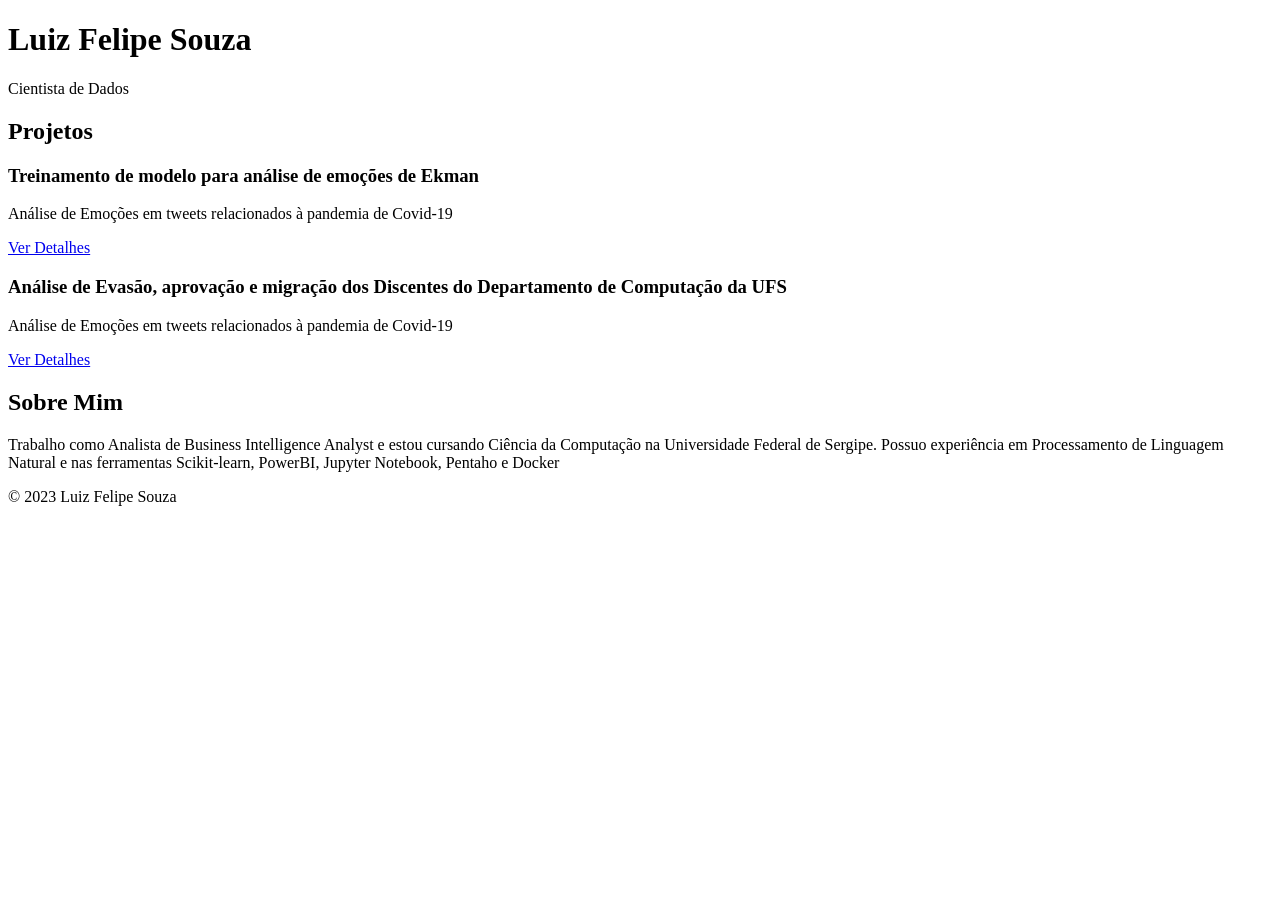
==== index.html @ 2a0891a9 "Atualização do index" ====
<!DOCTYPE html>
<html lang="en">
<head>
    <meta charset="UTF-8">
    <meta name="viewport" content="width=device-width, initial-scale=1.0">
    <link rel="stylesheet" href="styles.css">
    <title>Portfólio</title>
</head>
<body>

    <header>
        <h1>Luiz Felipe Souza</h1>
        <p>Cientista de Dados</p>
    </header>

    <section id="projects">
        <h2>Projetos</h2>
        <div class="project">
            <h3>Treinamento de modelo para análise de emoções de Ekman</h3>
            <p>Análise de Emoções em tweets relacionados à pandemia de Covid-19</p>
            <a href="posts/01 - Análise de Emoções (Ekman).html">Ver Detalhes</a>
        </div>
        <!-- Adicione mais projetos conforme necessário -->
         <div class="project">
            <h3>Análise de Evasão, aprovação e migração dos Discentes do Departamento de Computação da UFS</h3>
            <p>Análise de Emoções em tweets relacionados à pandemia de Covid-19</p>
            <a href="posts/01 - Análise de Emoções (Ekman).html">Ver Detalhes</a>
        </div>
    </section>

    <section id="about">
        <h2>Sobre Mim</h2>
        <p>Trabalho como Analista de Business Intelligence Analyst e estou cursando Ciência da Computação na Universidade Federal de Sergipe.
        Possuo experiência em Processamento de Linguagem Natural e nas ferramentas Scikit-learn, PowerBI, Jupyter Notebook, Pentaho e Docker</p>
    </section>

    <footer>
        <p>&copy; 2023 Luiz Felipe Souza</p>
    </footer>

</body>
</html>
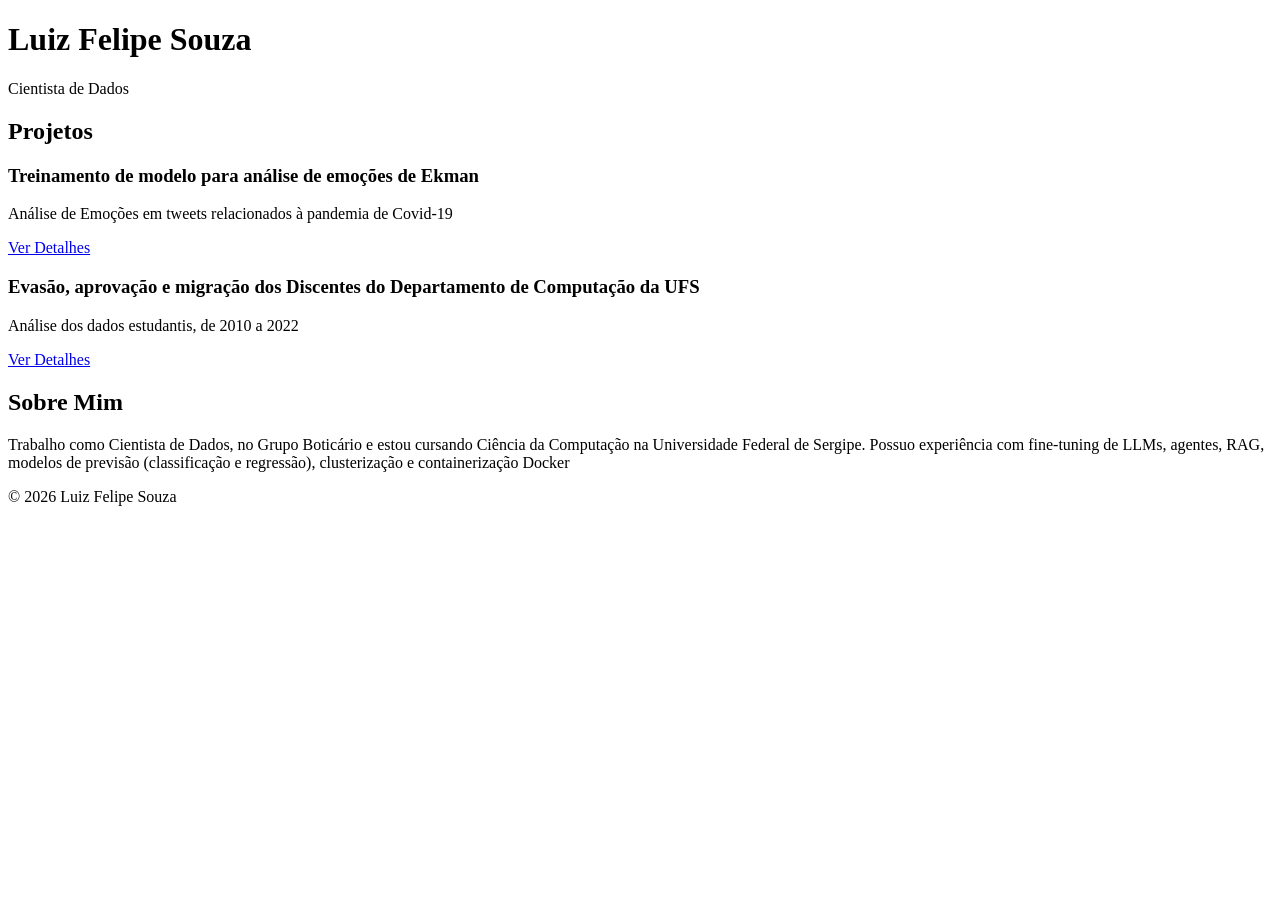
==== commit bfd61065: "Atualização da bio e do link do projeto de análise de dados dos discentes DCOMP" ====
--- a/index.html
+++ b/index.html
@@ -20,22 +20,22 @@
             <p>Análise de Emoções em tweets relacionados à pandemia de Covid-19</p>
             <a href="posts/01 - Análise de Emoções (Ekman).html">Ver Detalhes</a>
         </div>
+         <div class="project">
+            <h3>Evasão, aprovação e migração dos Discentes do Departamento de Computação da UFS</h3>
+            <p>Análise dos dados estudantis, de 2010 a 2022</p>
+            <a href="posts/Dados_discentes_UFS.html">Ver Detalhes</a>
+        </div>
         <!-- Adicione mais projetos conforme necessário -->
-         <div class="project">
-            <h3>Análise de Evasão, aprovação e migração dos Discentes do Departamento de Computação da UFS</h3>
-            <p>Análise de Emoções em tweets relacionados à pandemia de Covid-19</p>
-            <a href="posts/01 - Análise de Emoções (Ekman).html">Ver Detalhes</a>
-        </div>
     </section>
 
     <section id="about">
         <h2>Sobre Mim</h2>
-        <p>Trabalho como Analista de Business Intelligence Analyst e estou cursando Ciência da Computação na Universidade Federal de Sergipe.
-        Possuo experiência em Processamento de Linguagem Natural e nas ferramentas Scikit-learn, PowerBI, Jupyter Notebook, Pentaho e Docker</p>
+        <p>Trabalho como Cientista de Dados, no Grupo Boticário e estou cursando Ciência da Computação na Universidade Federal de Sergipe.
+        Possuo experiência com fine-tuning de LLMs, agentes, RAG, modelos de previsão (classificação e regressão), clusterização e containerização Docker </p>
     </section>
 
     <footer>
-        <p>&copy; 2023 Luiz Felipe Souza</p>
+        <p>&copy; 2026 Luiz Felipe Souza</p>
     </footer>
 
 </body>
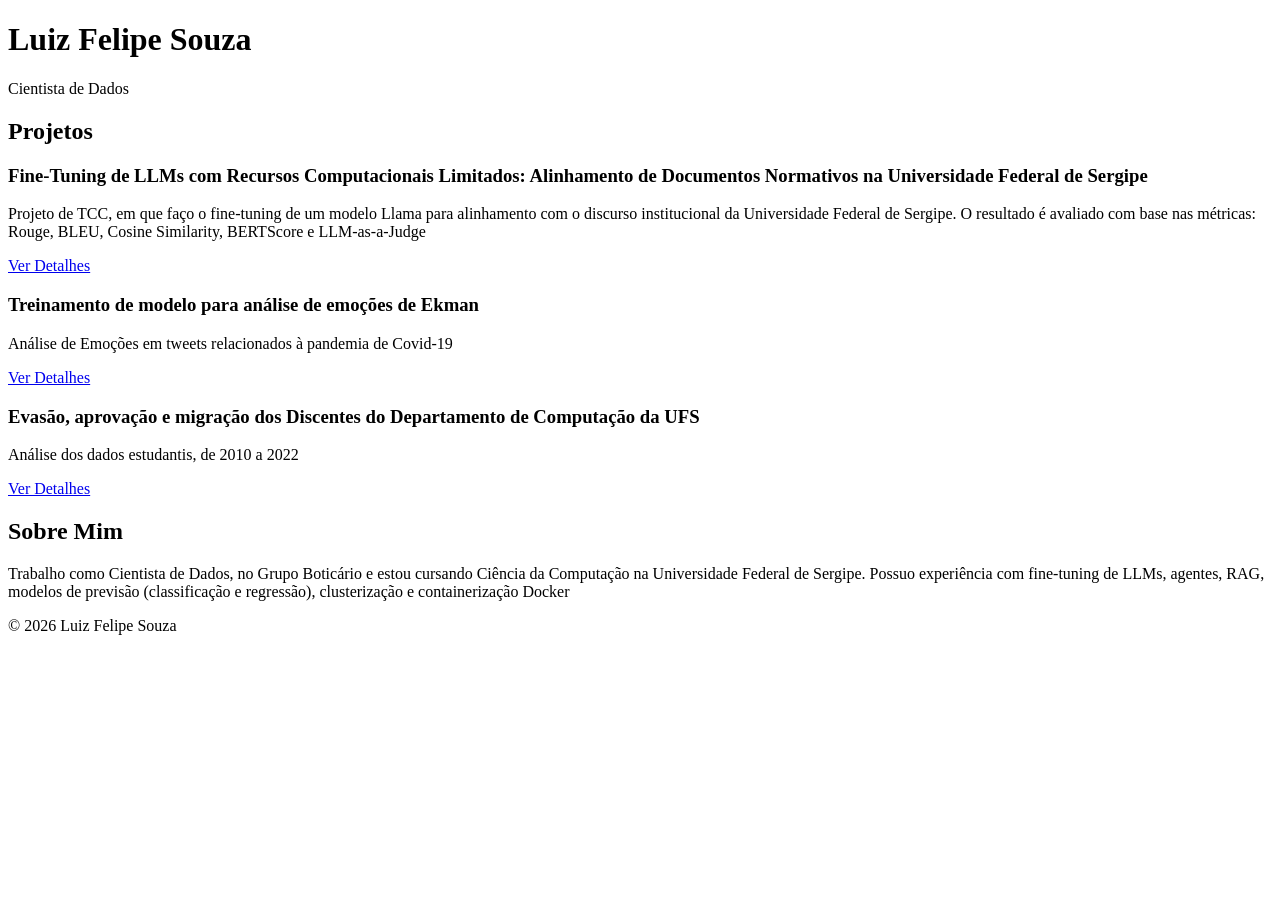
==== commit 9e7e05be: "Adicoonado meu trabalho de TCC" ====
--- a/index.html
+++ b/index.html
@@ -15,6 +15,12 @@
 
     <section id="projects">
         <h2>Projetos</h2>
+        <div class="project">
+            <h3>Fine-Tuning de LLMs com Recursos Computacionais Limitados: Alinhamento de Documentos Normativos na Universidade Federal de Sergipe</h3>
+            <p>Projeto de TCC, em que faço o fine-tuning de um modelo Llama para alinhamento com o discurso institucional da Universidade Federal de Sergipe. 
+                O resultado é avaliado com base nas métricas: Rouge, BLEU, Cosine Similarity, BERTScore e LLM-as-a-Judge</p>
+            <a href="posts/fine_tuning_institucional.html">Ver Detalhes</a>
+        </div>
         <div class="project">
             <h3>Treinamento de modelo para análise de emoções de Ekman</h3>
             <p>Análise de Emoções em tweets relacionados à pandemia de Covid-19</p>
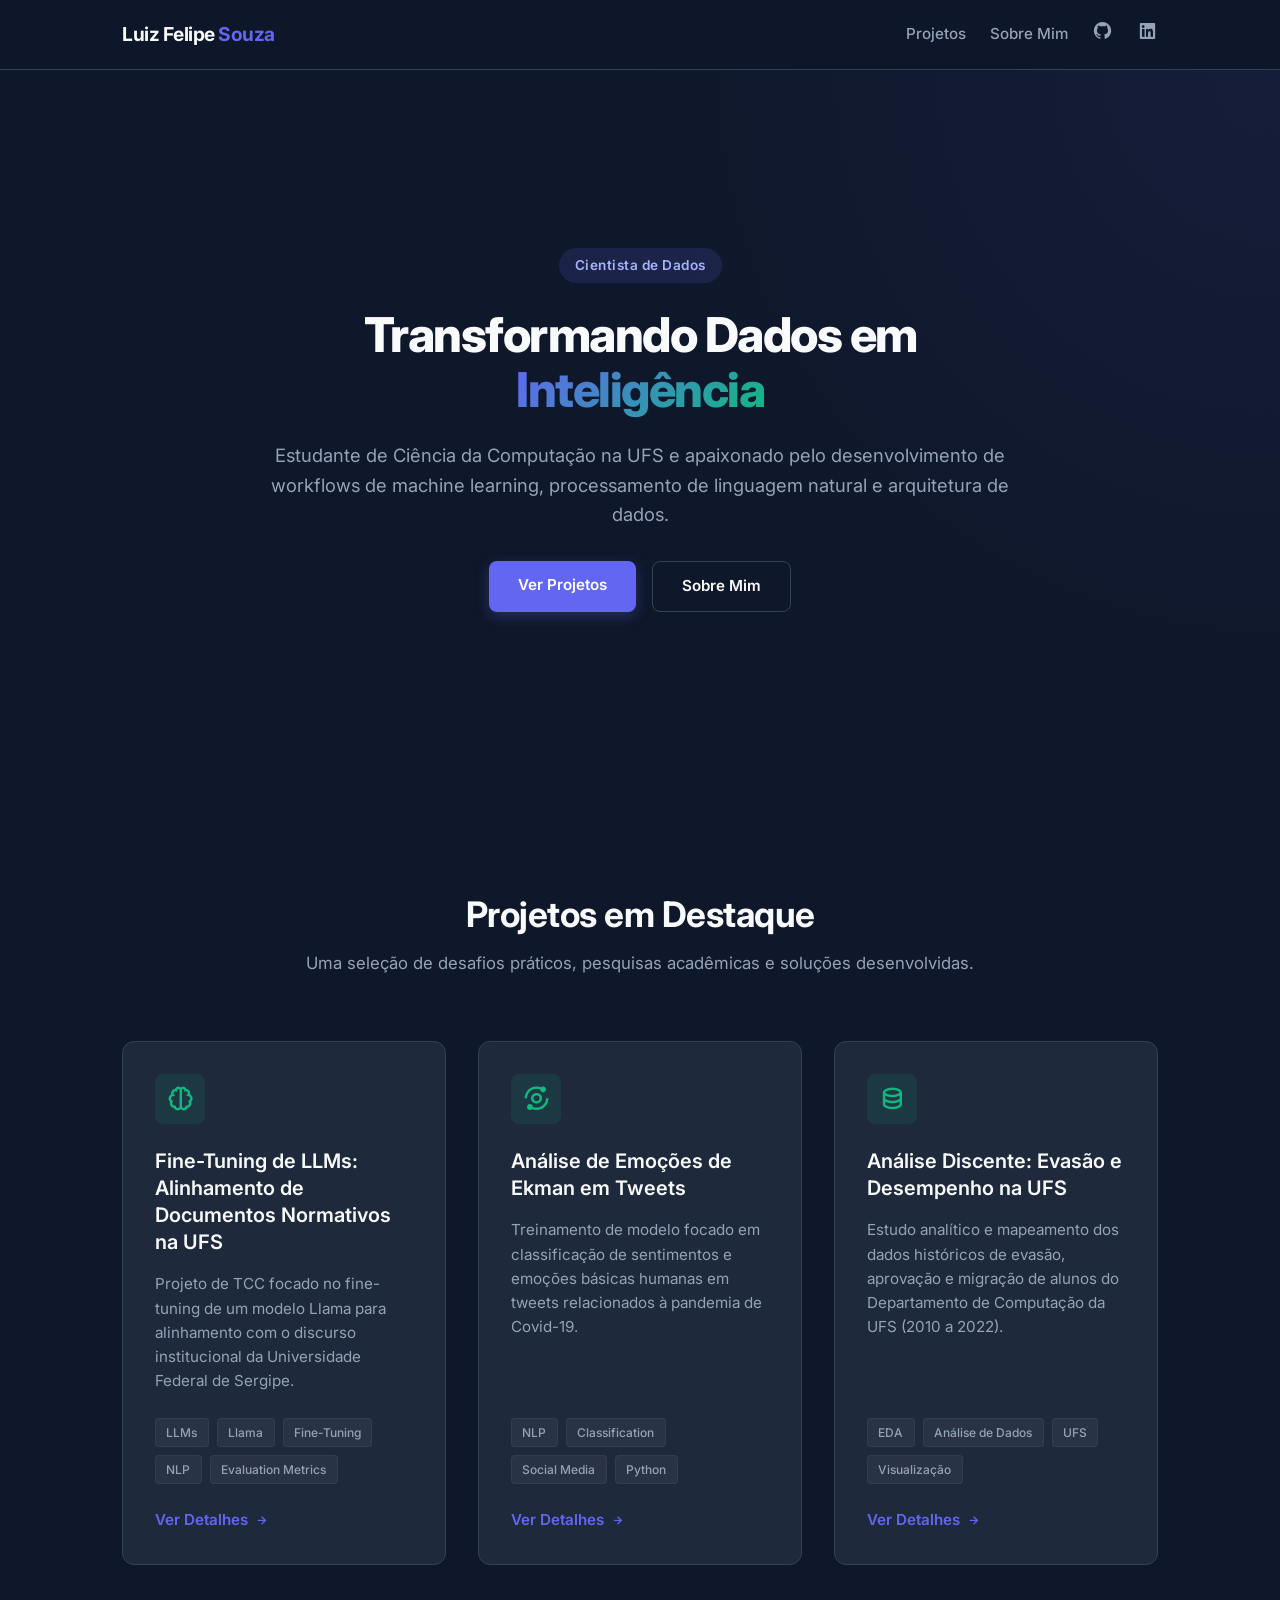
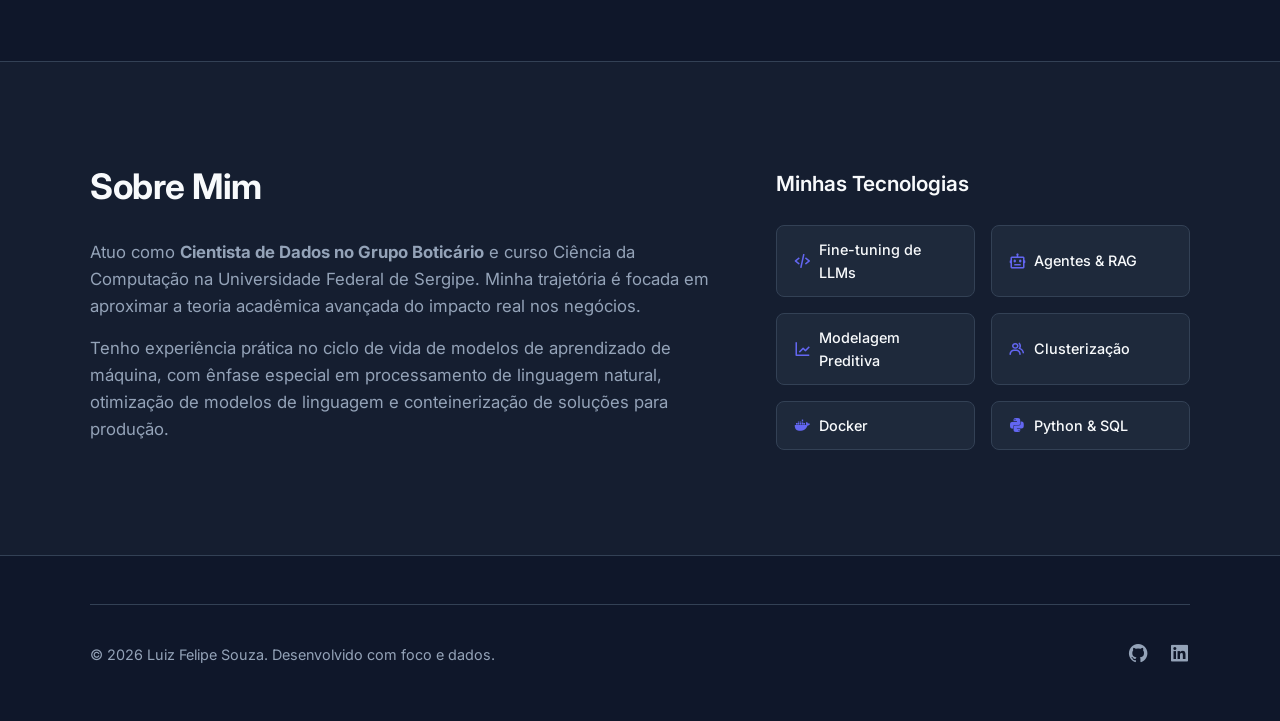
==== commit 9468b604: "Melhorias na interface" ====
--- a/index.html
+++ b/index.html
@@ -1,48 +1,148 @@
 <!DOCTYPE html>
-<html lang="en">
+<html lang="pt-BR">
 <head>
     <meta charset="UTF-8">
     <meta name="viewport" content="width=device-width, initial-scale=1.0">
+    <!-- Fonte Inter para melhor legibilidade -->
+    <link href="https://fonts.googleapis.com/css2?family=Inter:wght@300;400;500;600;700&display=swap" rel="stylesheet">
+    <!-- Boxicons para ícones modernos -->
+    <link href="https://unpkg.com/boxicons@2.1.4/css/boxicons.min.css" rel="stylesheet">
     <link rel="stylesheet" href="styles.css">
-    <title>Portfólio</title>
+    <title>Portfólio | Luiz Felipe Souza</title>
 </head>
 <body>
 
-    <header>
-        <h1>Luiz Felipe Souza</h1>
-        <p>Cientista de Dados</p>
+    <!-- Menu de Navegação Superior -->
+    <nav class="navbar">
+        <div class="nav-container">
+            <span class="logo">Luiz Felipe <span class="accent">Souza</span></span>
+            <div class="nav-links">
+                <a href="#projects">Projetos</a>
+                <a href="#about">Sobre Mim</a>
+                <a href="https://github.com/seu-usuario" target="_blank"><i class='bx bxl-github'></i></a>
+                <a href="https://linkedin.com/in/seu-usuario" target="_blank"><i class='bx bxl-linkedin-square'></i></a>
+            </div>
+        </div>
+    </nav>
+
+    <!-- Seção Hero (Apresentação Principal) -->
+    <header class="hero">
+        <div class="hero-content">
+            <span class="badge-title">Cientista de Dados</span>
+            <h1>Transformando Dados em <span class="text-gradient">Inteligência</span></h1>
+            <p class="hero-subtitle">Estudante de Ciência da Computação na UFS e apaixonado pelo desenvolvimento de workflows de machine learning, processamento de linguagem natural e arquitetura de dados.</p>
+            <div class="hero-cta">
+                <a href="#projects" class="btn btn-primary">Ver Projetos</a>
+                <a href="#about" class="btn btn-secondary">Sobre Mim</a>
+            </div>
+        </div>
     </header>
 
-    <section id="projects">
-        <h2>Projetos</h2>
-        <div class="project">
-            <h3>Fine-Tuning de LLMs com Recursos Computacionais Limitados: Alinhamento de Documentos Normativos na Universidade Federal de Sergipe</h3>
-            <p>Projeto de TCC, em que faço o fine-tuning de um modelo Llama para alinhamento com o discurso institucional da Universidade Federal de Sergipe. 
-                O resultado é avaliado com base nas métricas: Rouge, BLEU, Cosine Similarity, BERTScore e LLM-as-a-Judge</p>
-            <a href="posts/fine_tuning_institucional.html">Ver Detalhes</a>
+    <!-- Seção de Projetos em Grid -->
+    <section id="projects" class="section-container">
+        <div class="section-header">
+            <h2>Projetos em Destaque</h2>
+            <p>Uma seleção de desafios práticos, pesquisas acadêmicas e soluções desenvolvidas.</p>
         </div>
-        <div class="project">
-            <h3>Treinamento de modelo para análise de emoções de Ekman</h3>
-            <p>Análise de Emoções em tweets relacionados à pandemia de Covid-19</p>
-            <a href="posts/01 - Análise de Emoções (Ekman).html">Ver Detalhes</a>
+        
+        <div class="projects-grid">
+            
+            <!-- Projeto 1 -->
+            <div class="project-card">
+                <div class="project-icon">
+                    <i class='bx bx-brain'></i>
+                </div>
+                <h3>Fine-Tuning de LLMs: Alinhamento de Documentos Normativos na UFS</h3>
+                <p>Projeto de TCC focado no fine-tuning de um modelo Llama para alinhamento com o discurso institucional da Universidade Federal de Sergipe.</p>
+                
+                <div class="project-tags">
+                    <span>LLMs</span>
+                    <span>Llama</span>
+                    <span>Fine-Tuning</span>
+                    <span>NLP</span>
+                    <span>Evaluation Metrics</span>
+                </div>
+                
+                <a href="posts/fine_tuning_institucional.html" class="project-link">
+                    Ver Detalhes <i class='bx bx-right-arrow-alt'></i>
+                </a>
+            </div>
+
+            <!-- Projeto 2 -->
+            <div class="project-card">
+                <div class="project-icon">
+                    <i class='bx bx-analyse'></i>
+                </div>
+                <h3>Análise de Emoções de Ekman em Tweets</h3>
+                <p>Treinamento de modelo focado em classificação de sentimentos e emoções básicas humanas em tweets relacionados à pandemia de Covid-19.</p>
+                
+                <div class="project-tags">
+                    <span>NLP</span>
+                    <span>Classification</span>
+                    <span>Social Media</span>
+                    <span>Python</span>
+                </div>
+                
+                <a href="posts/01 - Análise de Emoções (Ekman).html" class="project-link">
+                    Ver Detalhes <i class='bx bx-right-arrow-alt'></i>
+                </a>
+            </div>
+
+            <!-- Projeto 3 -->
+            <div class="project-card">
+                <div class="project-icon">
+                    <i class='bx bx-data'></i>
+                </div>
+                <h3>Análise Discente: Evasão e Desempenho na UFS</h3>
+                <p>Estudo analítico e mapeamento dos dados históricos de evasão, aprovação e migração de alunos do Departamento de Computação da UFS (2010 a 2022).</p>
+                
+                <div class="project-tags">
+                    <span>EDA</span>
+                    <span>Análise de Dados</span>
+                    <span>UFS</span>
+                    <span>Visualização</span>
+                </div>
+                
+                <a href="posts/Dados_discentes_UFS.html" class="project-link">
+                    Ver Detalhes <i class='bx bx-right-arrow-alt'></i>
+                </a>
+            </div>
+
         </div>
-         <div class="project">
-            <h3>Evasão, aprovação e migração dos Discentes do Departamento de Computação da UFS</h3>
-            <p>Análise dos dados estudantis, de 2010 a 2022</p>
-            <a href="posts/Dados_discentes_UFS.html">Ver Detalhes</a>
-        </div>
-        <!-- Adicione mais projetos conforme necessário -->
     </section>
 
-    <section id="about">
-        <h2>Sobre Mim</h2>
-        <p>Trabalho como Cientista de Dados, no Grupo Boticário e estou cursando Ciência da Computação na Universidade Federal de Sergipe.
-        Possuo experiência com fine-tuning de LLMs, agentes, RAG, modelos de previsão (classificação e regressão), clusterização e containerização Docker </p>
+    <!-- Seção Sobre Mim Integrada -->
+    <section id="about" class="about-section">
+        <div class="about-container">
+            <div class="about-text">
+                <h2>Sobre Mim</h2>
+                <p>Atuo como <strong>Cientista de Dados no Grupo Boticário</strong> e curso Ciência da Computação na Universidade Federal de Sergipe. Minha trajetória é focada em aproximar a teoria acadêmica avançada do impacto real nos negócios.</p>
+                <p>Tenho experiência prática no ciclo de vida de modelos de aprendizado de máquina, com ênfase especial em processamento de linguagem natural, otimização de modelos de linguagem e conteinerização de soluções para produção.</p>
+            </div>
+            <div class="about-skills">
+                <h3>Minhas Tecnologias</h3>
+                <div class="skills-grid">
+                    <span><i class='bx bx-code-alt'></i> Fine-tuning de LLMs</span>
+                    <span><i class='bx bx-bot'></i> Agentes & RAG</span>
+                    <span><i class='bx bx-line-chart'></i> Modelagem Preditiva</span>
+                    <span><i class='bx bx-group'></i> Clusterização</span>
+                    <span><i class='bx bxl-docker'></i> Docker</span>
+                    <span><i class='bx bxl-python'></i> Python & SQL</span>
+                </div>
+            </div>
+        </div>
     </section>
 
+    <!-- Rodapé Minimalista -->
     <footer>
-        <p>&copy; 2026 Luiz Felipe Souza</p>
+        <div class="footer-container">
+            <p>&copy; 2026 Luiz Felipe Souza. Desenvolvido com foco e dados.</p>
+            <div class="footer-socials">
+                <a href="https://github.com/seu-usuario" target="_blank"><i class='bx bxl-github'></i></a>
+                <a href="https://linkedin.com/in/seu-usuario" target="_blank"><i class='bx bxl-linkedin-square'></i></a>
+            </div>
+        </div>
     </footer>
 
 </body>
-</html>
+</html>
--- a/styles.css
+++ b/styles.css
@@ -0,0 +1,406 @@
+/* ==========================================
+   RESET & VARIÁVEIS GERAIS
+   ========================================== */
+* {
+    margin: 0;
+    padding: 0;
+    box-sizing: border-box;
+    scroll-behavior: smooth;
+}
+
+:root {
+    --bg-main: #0f172a;        /* Azul ardósia escuro */
+    --bg-card: #1e293b;        /* Ligeiramente mais claro */
+    --text-primary: #f8fafc;   /* Branco suave */
+    --text-muted: #94a3b8;     /* Cinza médio */
+    --accent-indigo: #6366f1;  /* Roxo/índigo vibrante */
+    --accent-emerald: #10b981; /* Verde esmeralda */
+    --border-color: #334155;   /* Bordas discretas */
+    --font-family: 'Inter', sans-serif;
+}
+
+body {
+    background-color: var(--bg-main);
+    color: var(--text-primary);
+    font-family: var(--font-family);
+    line-height: 1.6;
+    overflow-x: hidden;
+    padding-top: 70px; /* Evita que o topo seja cortado pela navbar fixa */
+}
+
+/* ==========================================
+   BARRA DE NAVEGAÇÃO (NAVBAR)
+   ========================================== */
+.navbar {
+    position: fixed;
+    top: 0;
+    left: 0;
+    width: 100%;
+    background-color: rgba(15, 23, 42, 0.85);
+    backdrop-filter: blur(12px);
+    border-bottom: 1px solid var(--border-color);
+    z-index: 1000;
+}
+
+.nav-container {
+    max-width: 1100px;
+    margin: 0 auto;
+    padding: 1.2rem 2rem;
+    display: flex;
+    justify-content: space-between;
+    align-items: center;
+}
+
+.logo {
+    font-size: 1.2rem;
+    font-weight: 700;
+    letter-spacing: -0.5px;
+}
+
+.logo .accent {
+    color: var(--accent-indigo);
+}
+
+.nav-links {
+    display: flex;
+    align-items: center;
+    gap: 1.5rem;
+}
+
+.nav-links a {
+    color: var(--text-muted);
+    text-decoration: none;
+    font-weight: 500;
+    font-size: 0.95rem;
+    transition: color 0.3s ease;
+}
+
+.nav-links a:hover {
+    color: var(--text-primary);
+}
+
+.nav-links i {
+    font-size: 1.3rem;
+}
+
+/* ==========================================
+   SEÇÃO HERO (APRESENTAÇÃO PRINCIPAL)
+   ========================================== */
+.hero {
+    min-height: 80vh;
+    display: flex;
+    align-items: center;
+    justify-content: center;
+    padding: 4rem 2rem;
+    text-align: center;
+    background: radial-gradient(circle at top right, rgba(99, 102, 241, 0.08), transparent 45%);
+}
+
+.hero-content {
+    max-width: 750px;
+}
+
+.badge-title {
+    background-color: rgba(99, 102, 241, 0.15);
+    color: #a5b4fc;
+    padding: 0.4rem 1rem;
+    border-radius: 99px;
+    font-size: 0.85rem;
+    font-weight: 600;
+    letter-spacing: 0.5px;
+    display: inline-block;
+    margin-bottom: 1.5rem;
+}
+
+.hero h1 {
+    font-size: 3rem;
+    font-weight: 800;
+    line-height: 1.15;
+    letter-spacing: -1.5px;
+    margin-bottom: 1.5rem;
+}
+
+.text-gradient {
+    background: linear-gradient(135deg, var(--accent-indigo), var(--accent-emerald));
+    -webkit-background-clip: text;
+    -webkit-text-fill-color: transparent;
+}
+
+.hero-subtitle {
+    font-size: 1.15rem;
+    color: var(--text-muted);
+    margin-bottom: 2rem;
+    font-weight: 400;
+}
+
+/* Botões */
+.hero-cta {
+    display: flex;
+    justify-content: center;
+    gap: 1rem;
+}
+
+.btn {
+    padding: 0.75rem 1.8rem;
+    border-radius: 8px;
+    text-decoration: none;
+    font-weight: 600;
+    font-size: 0.95rem;
+    transition: all 0.3s ease;
+}
+
+.btn-primary {
+    background-color: var(--accent-indigo);
+    color: #fff;
+    box-shadow: 0 4px 14px rgba(99, 102, 241, 0.3);
+}
+
+.btn-primary:hover {
+    background-color: #4f46e5;
+    transform: translateY(-2px);
+}
+
+.btn-secondary {
+    background-color: transparent;
+    color: var(--text-primary);
+    border: 1px solid var(--border-color);
+}
+
+.btn-secondary:hover {
+    background-color: rgba(255, 255, 255, 0.03);
+    border-color: var(--text-muted);
+}
+
+/* ==========================================
+   GRID DE PROJETOS
+   ========================================== */
+.section-container {
+    max-width: 1100px;
+    margin: 0 auto;
+    padding: 6rem 2rem;
+}
+
+.section-header {
+    text-align: center;
+    margin-bottom: 4rem;
+}
+
+.section-header h2 {
+    font-size: 2.2rem;
+    font-weight: 700;
+    letter-spacing: -0.5px;
+    margin-bottom: 0.5rem;
+}
+
+.section-header p {
+    color: var(--text-muted);
+    font-size: 1.05rem;
+}
+
+.projects-grid {
+    display: grid;
+    grid-template-columns: repeat(auto-fit, minmax(320px, 1fr));
+    gap: 2rem;
+}
+
+.project-card {
+    background-color: var(--bg-card);
+    border: 1px solid var(--border-color);
+    border-radius: 12px;
+    padding: 2rem;
+    display: flex;
+    flex-direction: column;
+    height: 100%;
+    transition: transform 0.3s cubic-bezier(0.16, 1, 0.3, 1), border-color 0.3s ease;
+}
+
+.project-card:hover {
+    transform: translateY(-6px);
+    border-color: var(--accent-indigo);
+}
+
+.project-icon {
+    font-size: 1.8rem;
+    color: var(--accent-emerald);
+    background-color: rgba(16, 185, 129, 0.1);
+    width: 50px;
+    height: 50px;
+    display: flex;
+    align-items: center;
+    justify-content: center;
+    border-radius: 8px;
+    margin-bottom: 1.5rem;
+}
+
+.project-card h3 {
+    font-size: 1.25rem;
+    font-weight: 600;
+    margin-bottom: 1rem;
+    line-height: 1.35;
+}
+
+.project-card p {
+    color: var(--text-muted);
+    font-size: 0.95rem;
+    margin-bottom: 1.5rem;
+    flex-grow: 1; /* Empurra tags e links para o rodapé do card */
+}
+
+/* Badges das Tecnologias */
+.project-tags {
+    display: flex;
+    flex-wrap: wrap;
+    gap: 0.5rem;
+    margin-bottom: 1.5rem;
+}
+
+.project-tags span {
+    background-color: rgba(255, 255, 255, 0.05);
+    color: var(--text-muted);
+    font-size: 0.75rem;
+    font-weight: 500;
+    padding: 0.25rem 0.65rem;
+    border-radius: 4px;
+    border: 1px solid rgba(255, 255, 255, 0.05);
+}
+
+/* Links nos Cards */
+.project-link {
+    color: var(--accent-indigo);
+    text-decoration: none;
+    font-weight: 600;
+    font-size: 0.95rem;
+    display: inline-flex;
+    align-items: center;
+    gap: 0.35rem;
+    transition: gap 0.2s ease;
+}
+
+.project-link:hover {
+    gap: 0.6rem;
+    text-decoration: none; /* Sobrescreve comportamento padrão do reset antigo */
+}
+
+/* ==========================================
+   SEÇÃO SOBRE MIM
+   ========================================== */
+.about-section {
+    background-color: rgba(30, 41, 59, 0.4);
+    border-top: 1px solid var(--border-color);
+    border-bottom: 1px solid var(--border-color);
+    padding: 6rem 2rem;
+}
+
+.about-container {
+    max-width: 1100px;
+    margin: 0 auto;
+    display: grid;
+    grid-template-columns: 1.2fr 0.8fr;
+    gap: 4rem;
+    align-items: center;
+}
+
+.about-text h2 {
+    font-size: 2.2rem;
+    font-weight: 700;
+    margin-bottom: 1.5rem;
+    letter-spacing: -0.5px;
+}
+
+.about-text p {
+    color: var(--text-muted);
+    margin-bottom: 1rem;
+    font-size: 1.05rem;
+}
+
+.about-skills h3 {
+    font-size: 1.3rem;
+    font-weight: 600;
+    margin-bottom: 1.5rem;
+}
+
+.skills-grid {
+    display: grid;
+    grid-template-columns: repeat(auto-fit, minmax(180px, 1fr));
+    gap: 1rem;
+}
+
+.skills-grid span {
+    background-color: var(--bg-card);
+    border: 1px solid var(--border-color);
+    padding: 0.75rem 1rem;
+    border-radius: 8px;
+    font-size: 0.9rem;
+    font-weight: 500;
+    display: flex;
+    align-items: center;
+    gap: 0.5rem;
+}
+
+.skills-grid i {
+    color: var(--accent-indigo);
+    font-size: 1.15rem;
+}
+
+/* ==========================================
+   RODAPÉ (FOOTER)
+   ========================================== */
+footer {
+    padding: 3rem 2rem;
+    background-color: var(--bg-main);
+}
+
+.footer-container {
+    max-width: 1100px;
+    margin: 0 auto;
+    display: flex;
+    justify-content: space-between;
+    align-items: center;
+    border-top: 1px solid var(--border-color);
+    padding-top: 2rem;
+}
+
+footer p {
+    color: var(--text-muted);
+    font-size: 0.9rem;
+}
+
+.footer-socials {
+    display: flex;
+    gap: 1.2rem;
+}
+
+.footer-socials a {
+    color: var(--text-muted);
+    font-size: 1.4rem;
+    transition: color 0.3s ease;
+}
+
+.footer-socials a:hover {
+    color: var(--accent-indigo);
+}
+
+/* ==========================================
+   RESPONSIVIDADE (Telas menores)
+   ========================================== */
+@media (max-width: 768px) {
+    .hero h1 {
+        font-size: 2.2rem;
+    }
+    
+    .hero-cta {
+        flex-direction: column;
+        gap: 0.75rem;
+    }
+    
+    .about-container {
+        grid-template-columns: 1fr;
+        gap: 3rem;
+    }
+    
+    .footer-container {
+        flex-direction: column;
+        gap: 1.5rem;
+        text-align: center;
+    }
+}
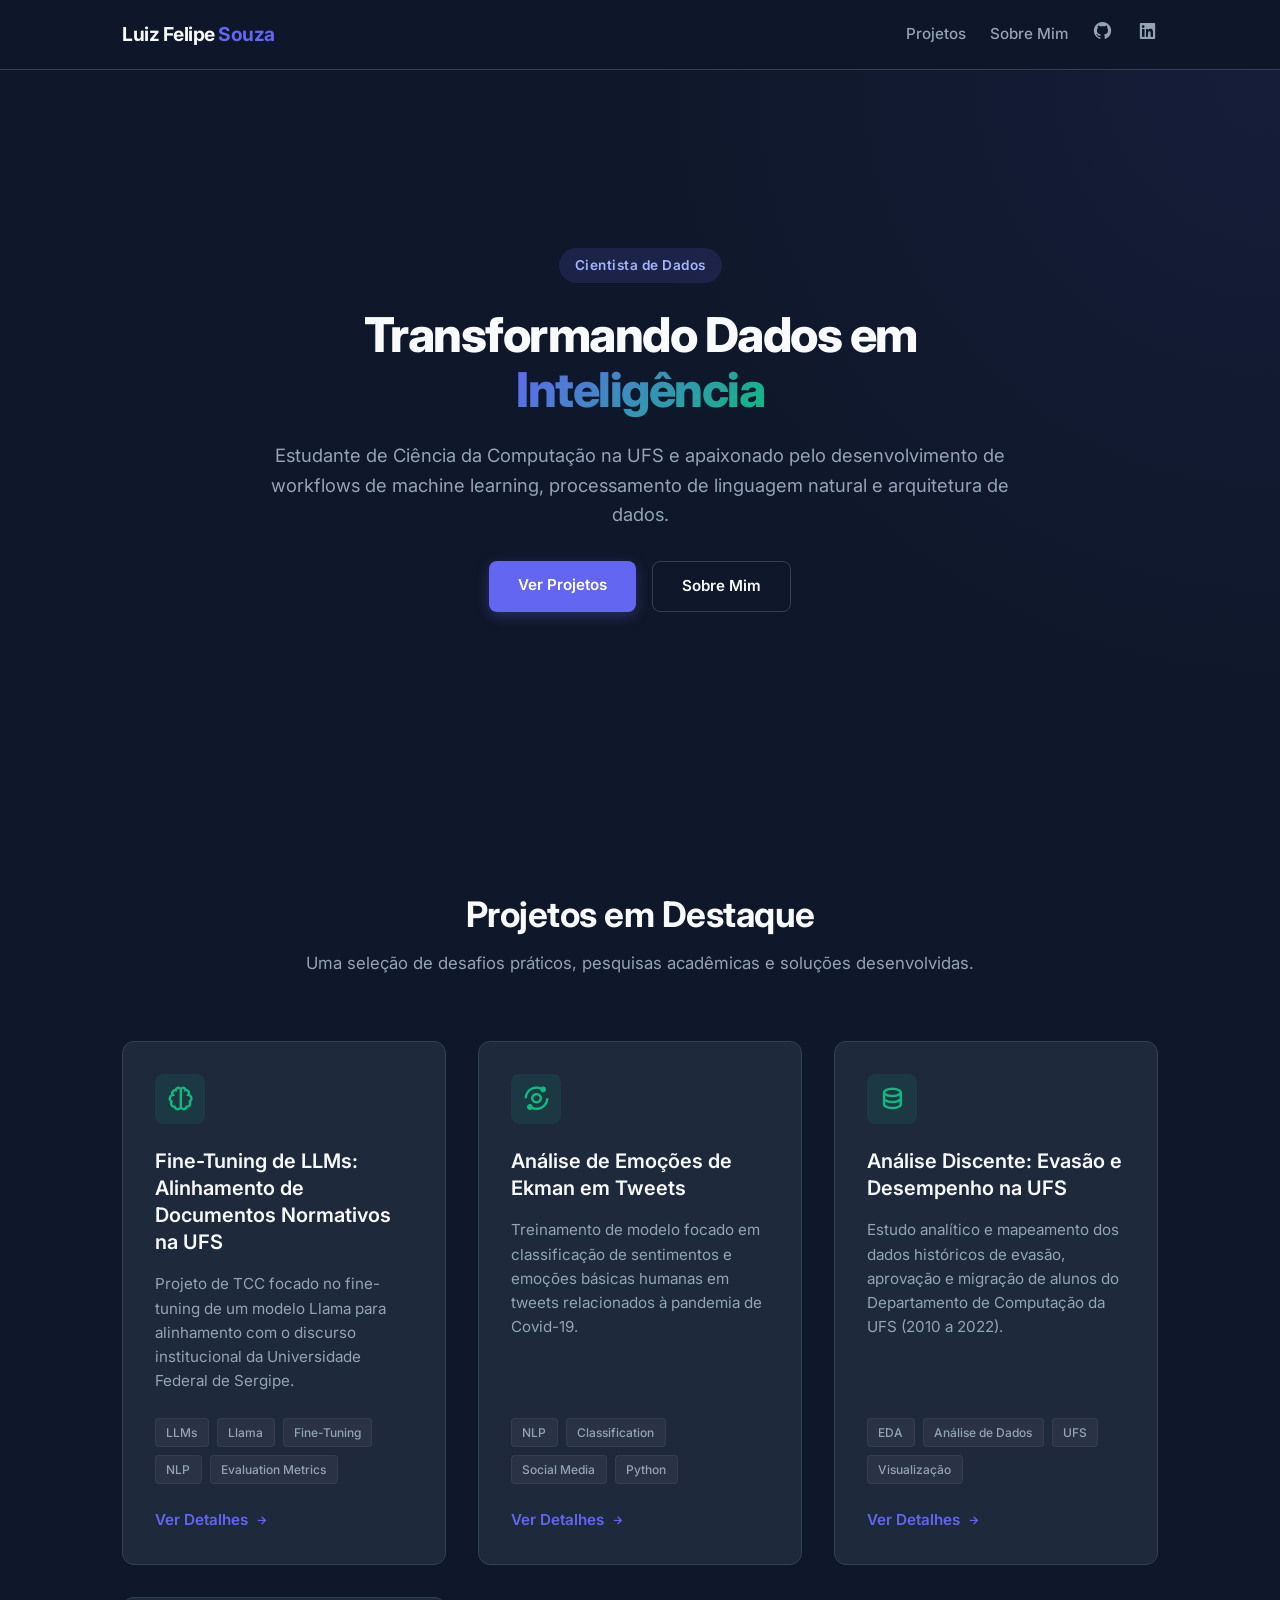
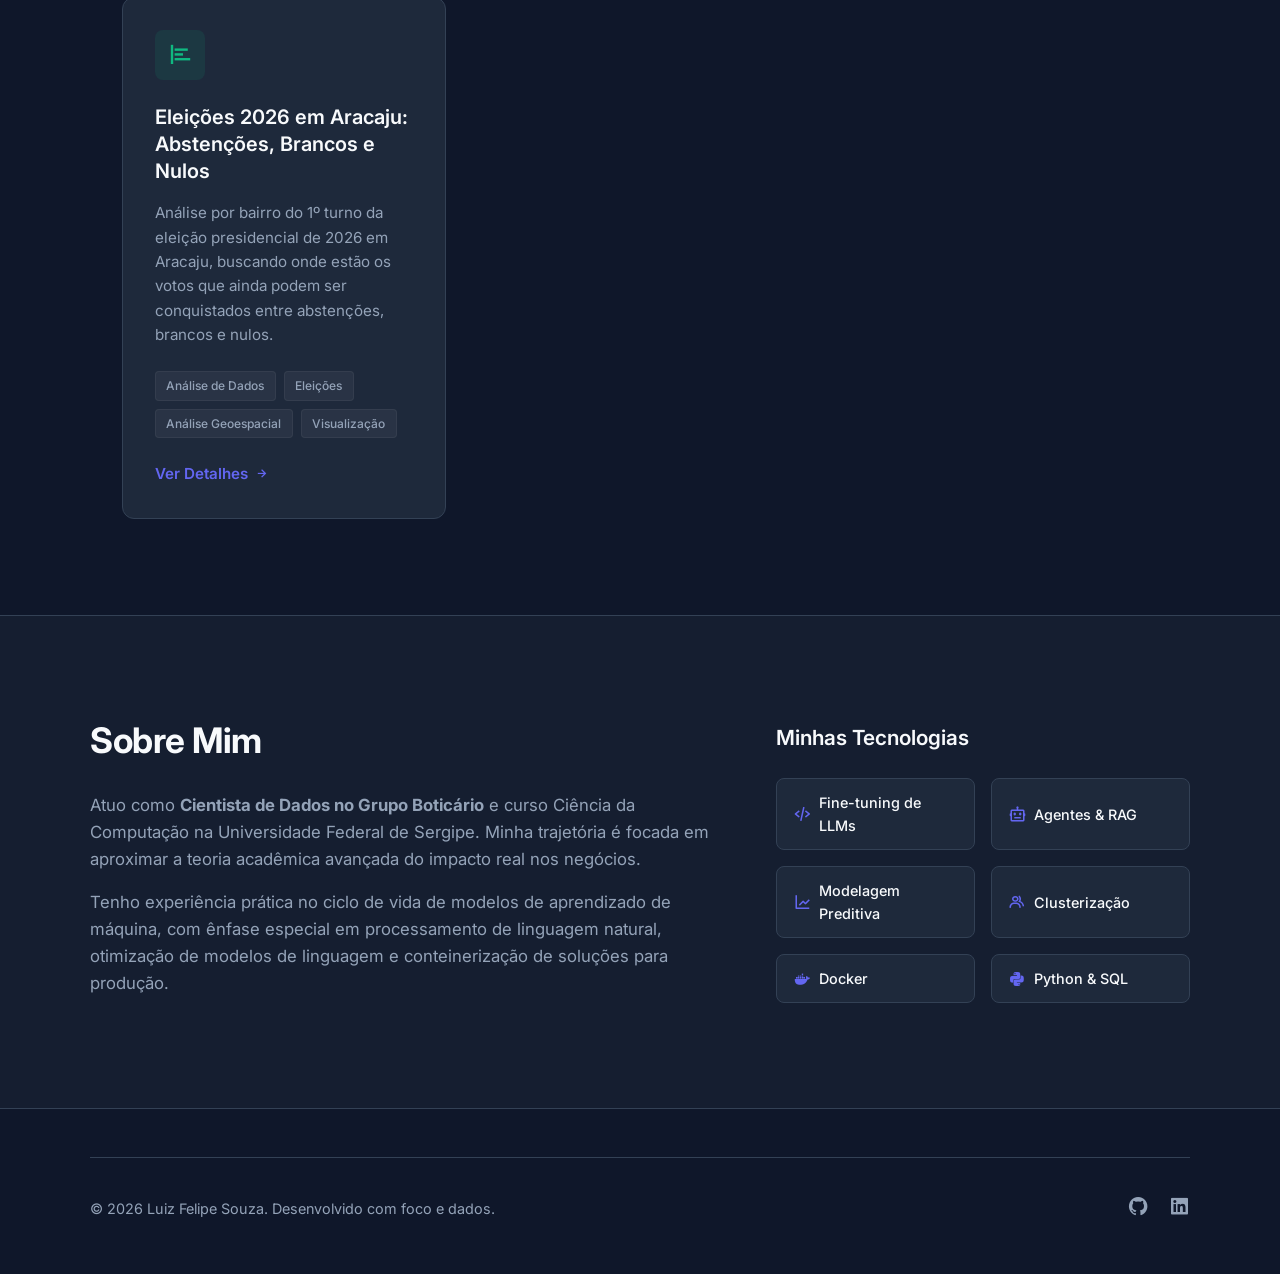
==== commit bd72a00b: "feat/Indexado à página inicial o post com a análise do primeiro turno das eleições 2026" ====
--- a/index.html
+++ b/index.html
@@ -108,6 +108,26 @@
                 </a>
             </div>
 
+            <!-- Projeto 4 -->
+            <div class="project-card">
+                <div class="project-icon">
+                    <i class='bx bx-poll'></i>
+                </div>
+                <h3>Eleições 2026 em Aracaju: Abstenções, Brancos e Nulos</h3>
+                <p>Análise por bairro do 1º turno da eleição presidencial de 2026 em Aracaju, buscando onde estão os votos que ainda podem ser conquistados entre abstenções, brancos e nulos.</p>
+                
+                <div class="project-tags">
+                    <span>Análise de Dados</span>
+                    <span>Eleições</span>
+                    <span>Análise Geoespacial</span>
+                    <span>Visualização</span>
+                </div>
+                
+                <a href="posts/analise_eleicoes_primeiro_turno.html" class="project-link">
+                    Ver Detalhes <i class='bx bx-right-arrow-alt'></i>
+                </a>
+            </div>
+
         </div>
     </section>
 
--- a/styles.css
+++ b/styles.css
@@ -403,4 +403,167 @@
         gap: 1.5rem;
         text-align: center;
     }
+}
+
+/* ==========================================
+   PÁGINAS DE POSTS (ARTIGOS)
+   ========================================== */
+.post-container {
+    max-width: 760px; /* Largura ideal para leitura de textos longos */
+    margin: 0 auto;
+    padding: 5rem 1.5rem 8rem;
+}
+
+/* Botão de Voltar */
+.btn-back {
+    display: inline-flex;
+    align-items: center;
+    gap: 0.5rem;
+    color: var(--text-muted);
+    text-decoration: none;
+    font-size: 0.95rem;
+    font-weight: 500;
+    margin-bottom: 2.5rem;
+    transition: color 0.3s ease, transform 0.2s ease;
+}
+
+.btn-back:hover {
+    color: var(--accent-indigo);
+    transform: translateX(-4px);
+    text-decoration: none;
+}
+
+/* Cabeçalho do Artigo */
+.post-header {
+    margin-bottom: 3rem;
+    border-bottom: 1px solid var(--border-color);
+    padding-bottom: 2.5rem;
+}
+
+.post-meta {
+    display: flex;
+    flex-wrap: wrap;
+    gap: 1.5rem;
+    color: var(--text-muted);
+    font-size: 0.9rem;
+    margin-bottom: 1.2rem;
+}
+
+.post-meta span {
+    display: flex;
+    align-items: center;
+    gap: 0.4rem;
+}
+
+.post-header h1 {
+    font-size: 2.5rem;
+    font-weight: 800;
+    line-height: 1.25;
+    letter-spacing: -1px;
+    margin-bottom: 1.5rem;
+    color: var(--text-primary);
+}
+
+/* Conteúdo do Texto */
+.post-content {
+    font-size: 1.1rem;
+    color: #cbd5e1; /* Tom cinza-claro muito mais confortável para ler no escuro */
+    line-height: 1.8;
+}
+
+.post-content p {
+    margin-bottom: 1.8rem;
+}
+
+.post-content strong {
+    color: var(--text-primary);
+}
+
+.post-content h2 {
+    font-size: 1.8rem;
+    font-weight: 700;
+    color: var(--text-primary);
+    margin: 3.5rem 0 1.2rem;
+    letter-spacing: -0.5px;
+}
+
+.post-content h3 {
+    font-size: 1.4rem;
+    font-weight: 600;
+    color: var(--text-primary);
+    margin: 2.5rem 0 1rem;
+}
+
+/* Listas */
+.post-content ul, 
+.post-content ol {
+    margin-bottom: 1.8rem;
+    padding-left: 1.5rem;
+}
+
+.post-content li {
+    margin-bottom: 0.6rem;
+}
+
+/* Links no texto */
+.post-content a {
+    color: var(--accent-indigo);
+    text-decoration: underline;
+    text-underline-offset: 4px;
+    transition: color 0.2s ease;
+}
+
+.post-content a:hover {
+    color: var(--accent-emerald);
+}
+
+/* Citações / Destaques */
+.post-content blockquote {
+    border-left: 4px solid var(--accent-indigo);
+    background-color: rgba(99, 102, 241, 0.05);
+    padding: 1.2rem 1.8rem;
+    margin: 2.5rem 0;
+    border-radius: 0 12px 12px 0;
+    font-style: italic;
+    color: var(--text-muted);
+}
+
+/* Imagens do artigo */
+.post-content img {
+    max-width: 100%;
+    height: auto;
+    border-radius: 12px;
+    border: 1px solid var(--border-color);
+    margin: 3rem auto;
+    display: block;
+}
+
+/* Código em Linha */
+.post-content :not(pre) > code {
+    background-color: rgba(255, 255, 255, 0.08);
+    color: #f43f5e; /* Tom clássico para destacar variáveis e termos técnicos */
+    padding: 0.2rem 0.5rem;
+    border-radius: 6px;
+    font-family: 'Consolas', 'Courier New', monospace;
+    font-size: 0.9em;
+    word-break: break-word;
+}
+
+/* Blocos de Código (Ex: Python/SQL) */
+.post-content pre {
+    background-color: #020617; /* Fundo "carbono" escuro */
+    border: 1px solid var(--border-color);
+    border-radius: 10px;
+    padding: 1.5rem;
+    overflow-x: auto;
+    margin: 2.5rem 0;
+}
+
+.post-content pre code {
+    background-color: transparent;
+    color: #e2e8f0;
+    padding: 0;
+    font-family: 'Consolas', 'Courier New', monospace;
+    font-size: 0.95rem;
+    line-height: 1.6;
 }
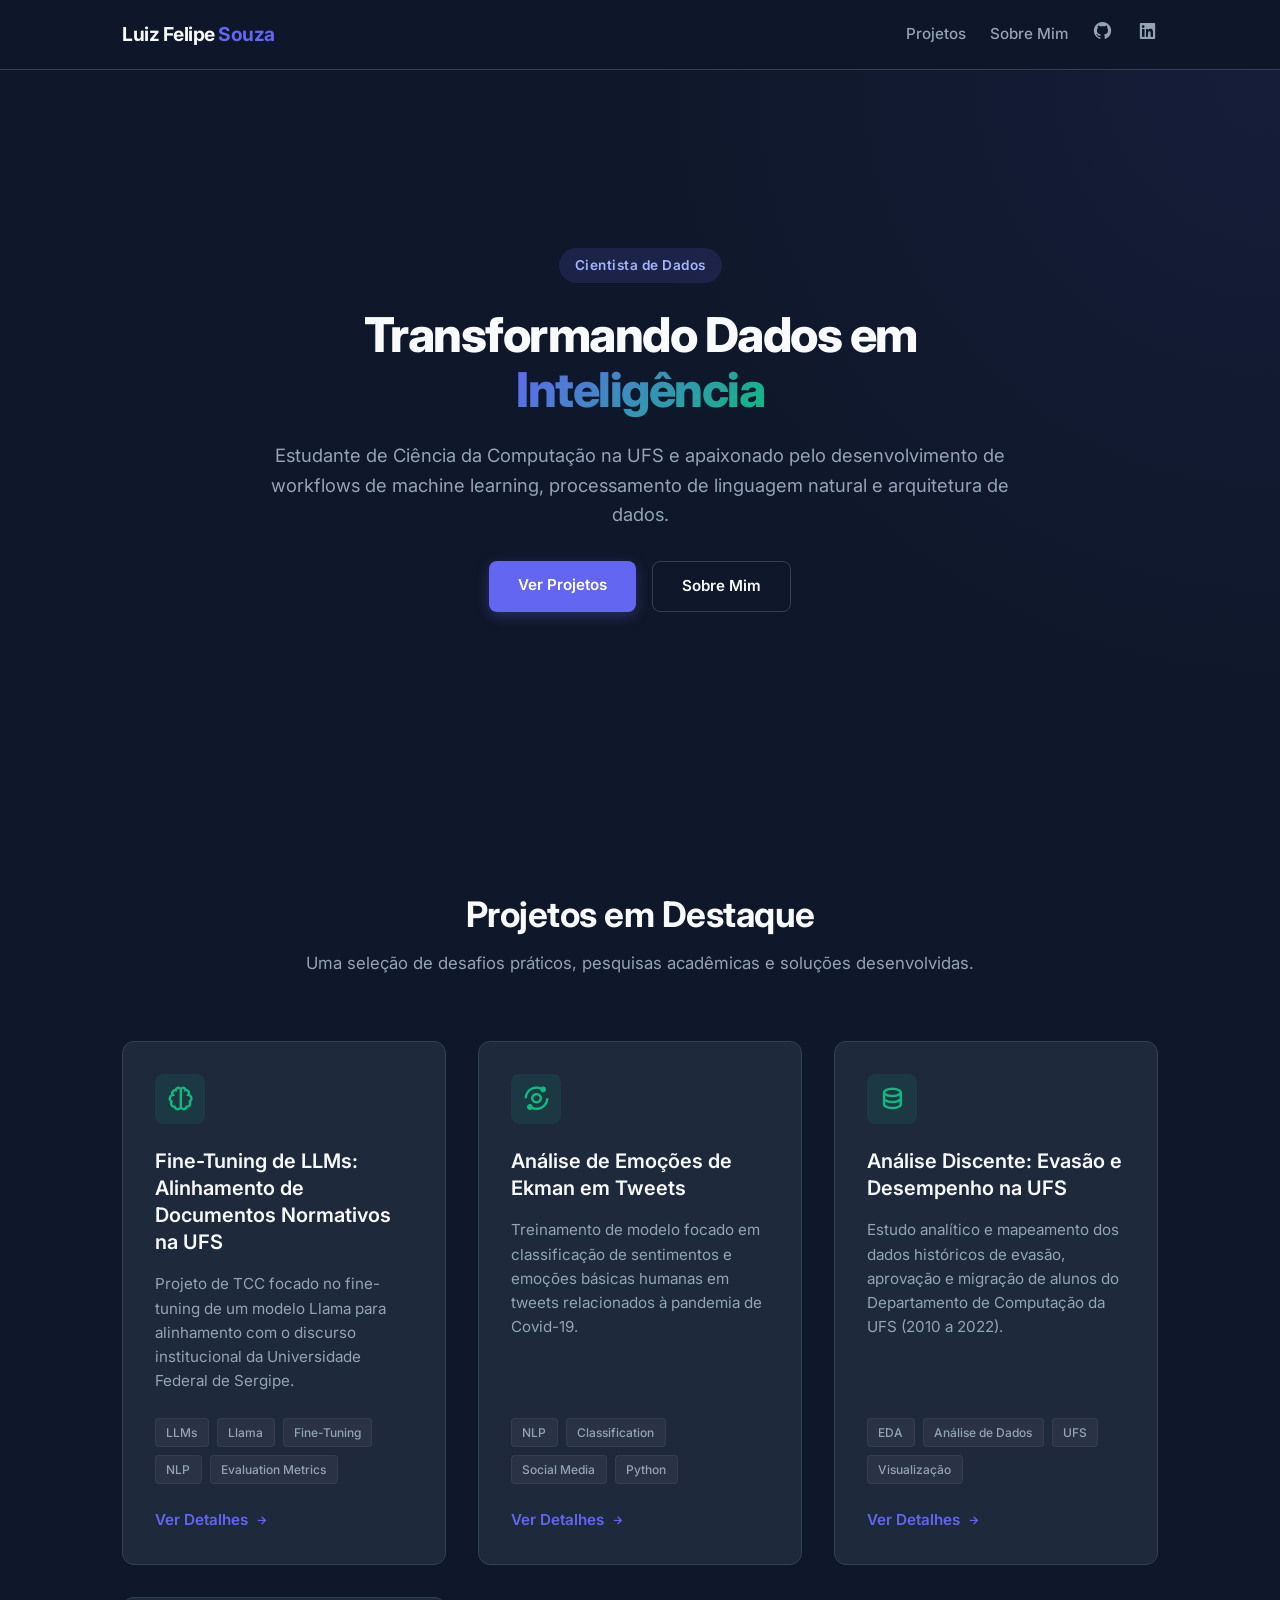
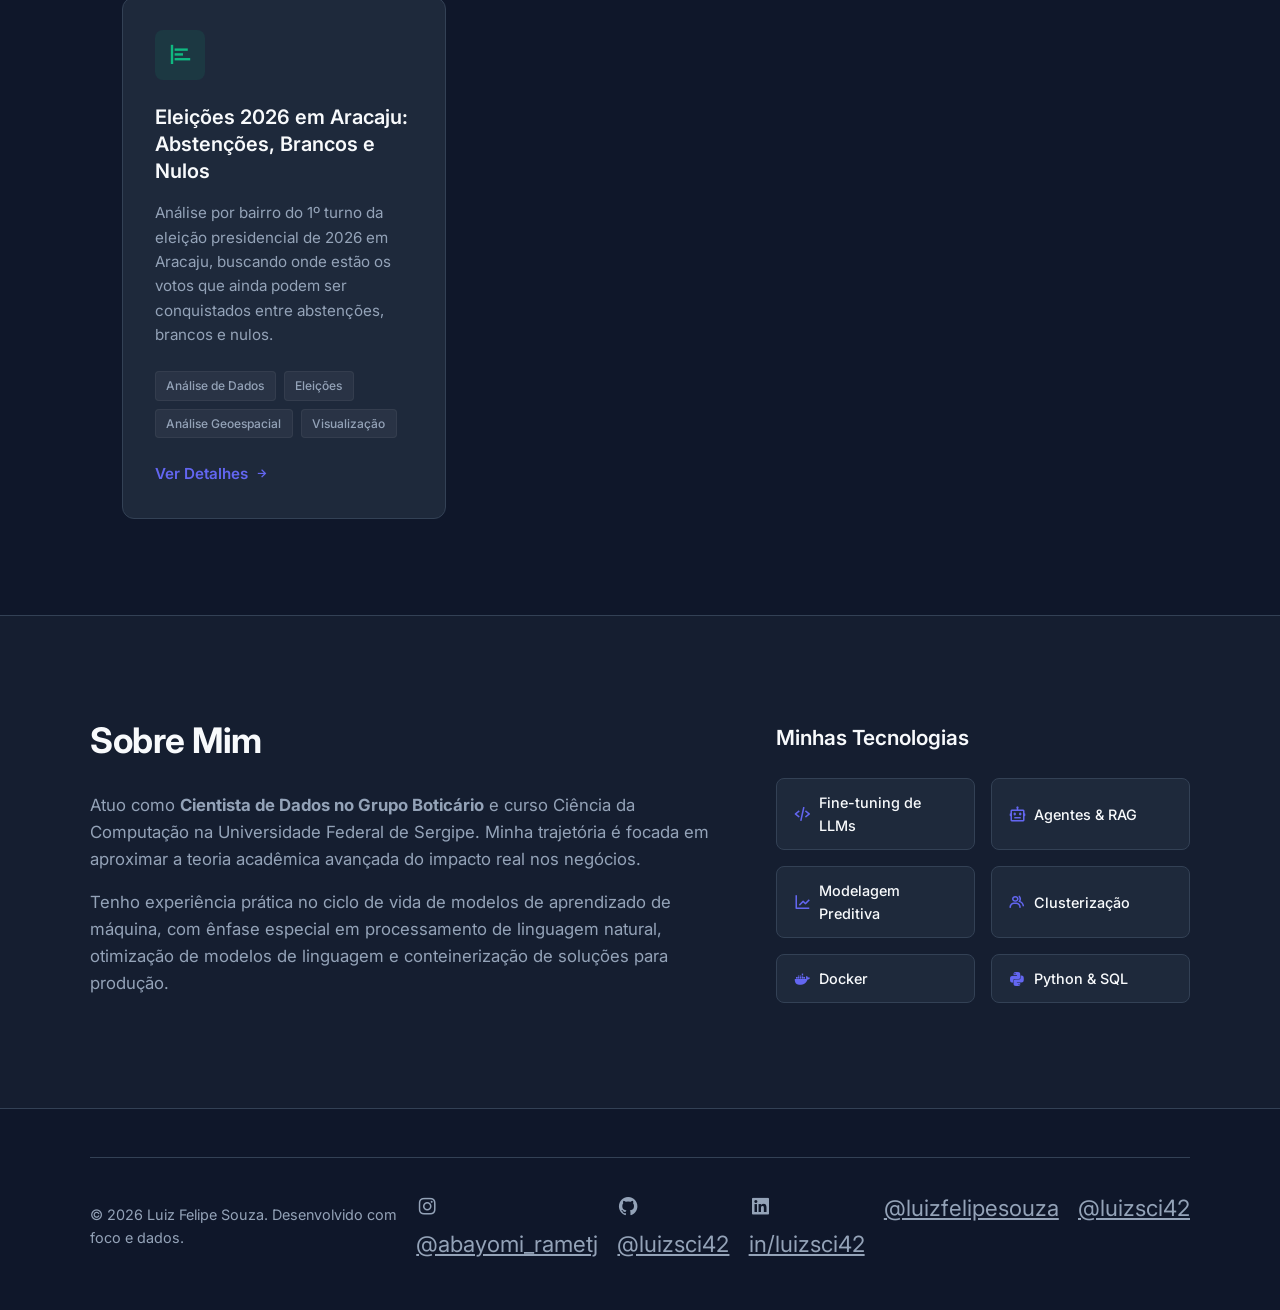
==== commit 051d0149: "feat/Atualizadas redes sociais na página inicial" ====
--- a/index.html
+++ b/index.html
@@ -19,8 +19,8 @@
             <div class="nav-links">
                 <a href="#projects">Projetos</a>
                 <a href="#about">Sobre Mim</a>
-                <a href="https://github.com/seu-usuario" target="_blank"><i class='bx bxl-github'></i></a>
-                <a href="https://linkedin.com/in/seu-usuario" target="_blank"><i class='bx bxl-linkedin-square'></i></a>
+                <a href="https://github.com/luizsci42" target="_blank" rel="noopener" aria-label="GitHub"><i class='bx bxl-github'></i></a>
+                <a href="https://www.linkedin.com/in/luizsci42" target="_blank" rel="noopener" aria-label="LinkedIn"><i class='bx bxl-linkedin-square'></i></a>
             </div>
         </div>
     </nav>
@@ -158,8 +158,11 @@
         <div class="footer-container">
             <p>&copy; 2026 Luiz Felipe Souza. Desenvolvido com foco e dados.</p>
             <div class="footer-socials">
-                <a href="https://github.com/seu-usuario" target="_blank"><i class='bx bxl-github'></i></a>
-                <a href="https://linkedin.com/in/seu-usuario" target="_blank"><i class='bx bxl-linkedin-square'></i></a>
+                <a href="https://www.instagram.com/abayomi_rametj/" target="_blank" rel="noopener"><i class='bx bxl-instagram'></i><span>@abayomi_rametj</span></a>
+                <a href="https://github.com/luizsci42" target="_blank" rel="noopener"><i class='bx bxl-github'></i><span>@luizsci42</span></a>
+                <a href="https://www.linkedin.com/in/luizsci42" target="_blank" rel="noopener"><i class='bx bxl-linkedin-square'></i><span>in/luizsci42</span></a>
+                <a href="https://www.kaggle.com/luizfelipesouza" target="_blank" rel="noopener"><img src="https://cdn.simpleicons.org/kaggle/94a3b8" alt=""><span>@luizfelipesouza</span></a>
+                <a href="https://huggingface.co/luizsci42" target="_blank" rel="noopener"><img src="https://cdn.simpleicons.org/huggingface/94a3b8" alt=""><span>@luizsci42</span></a>
             </div>
         </div>
     </footer>
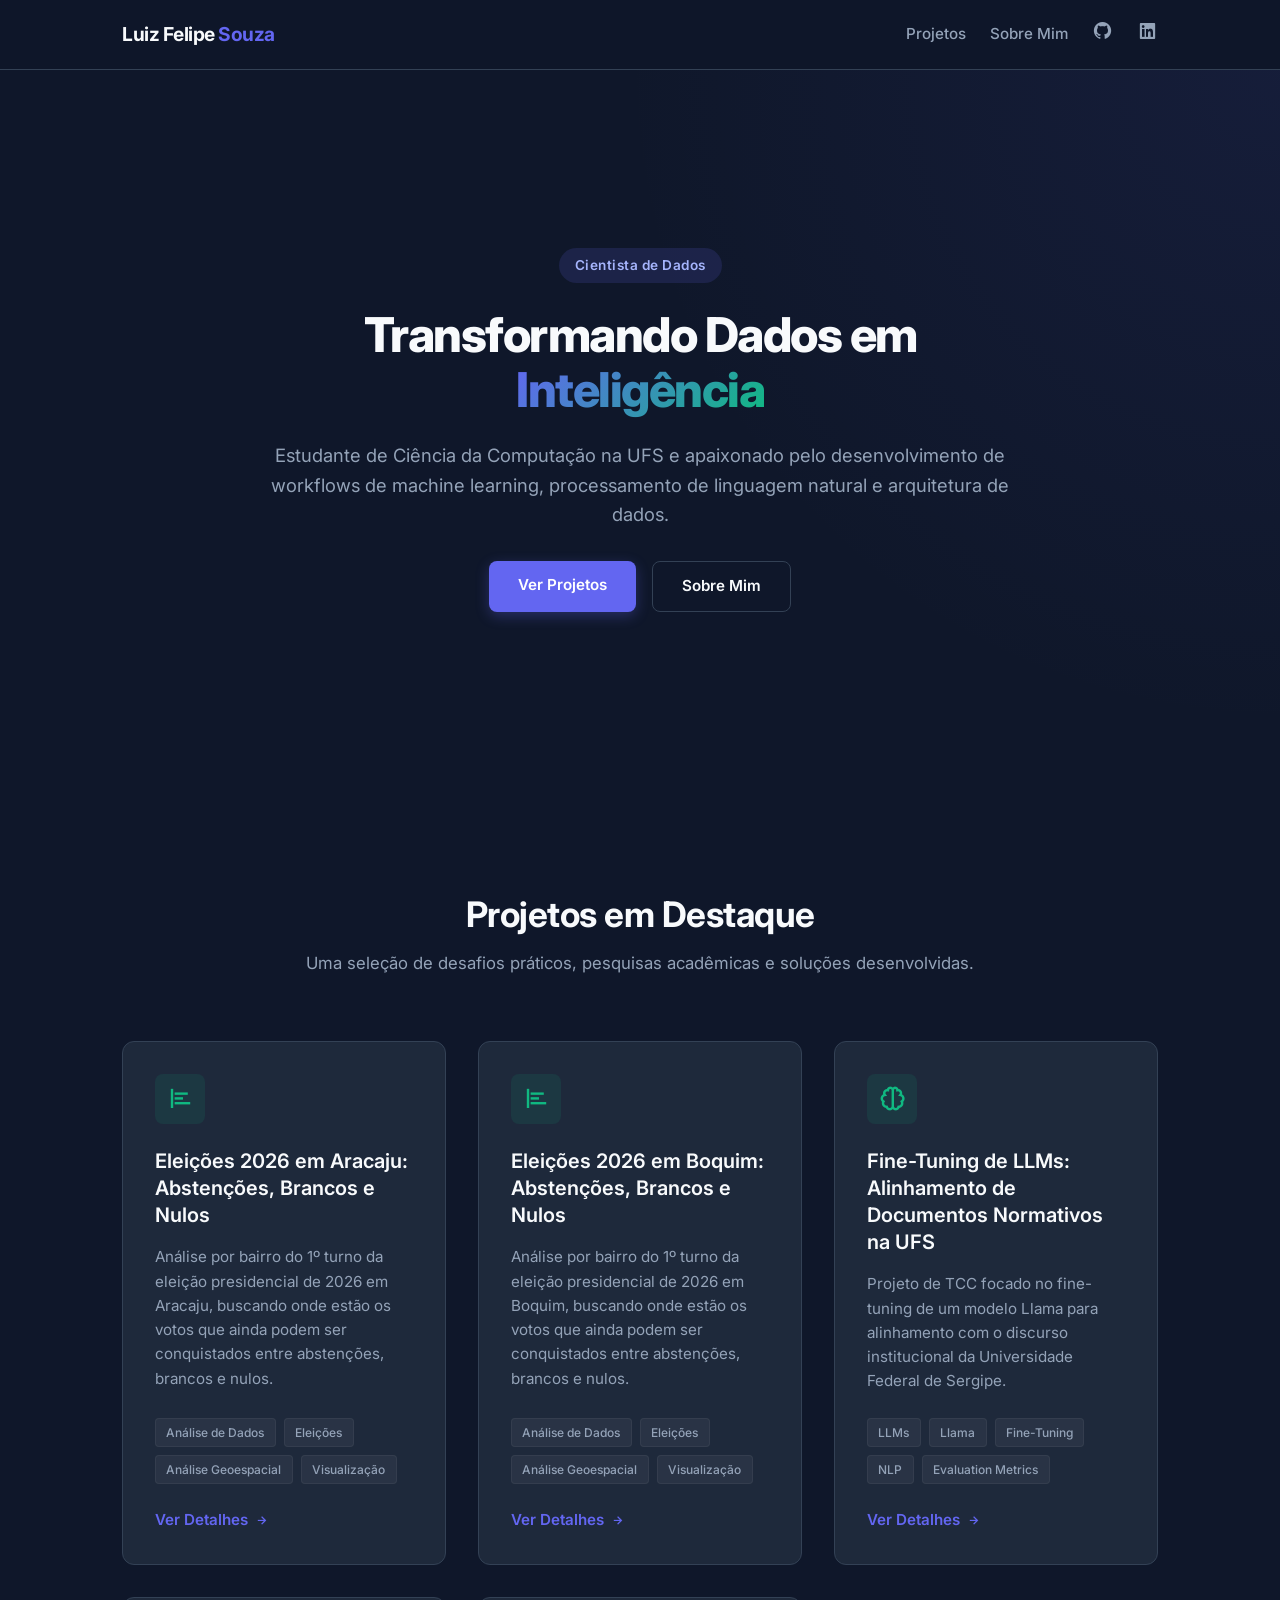
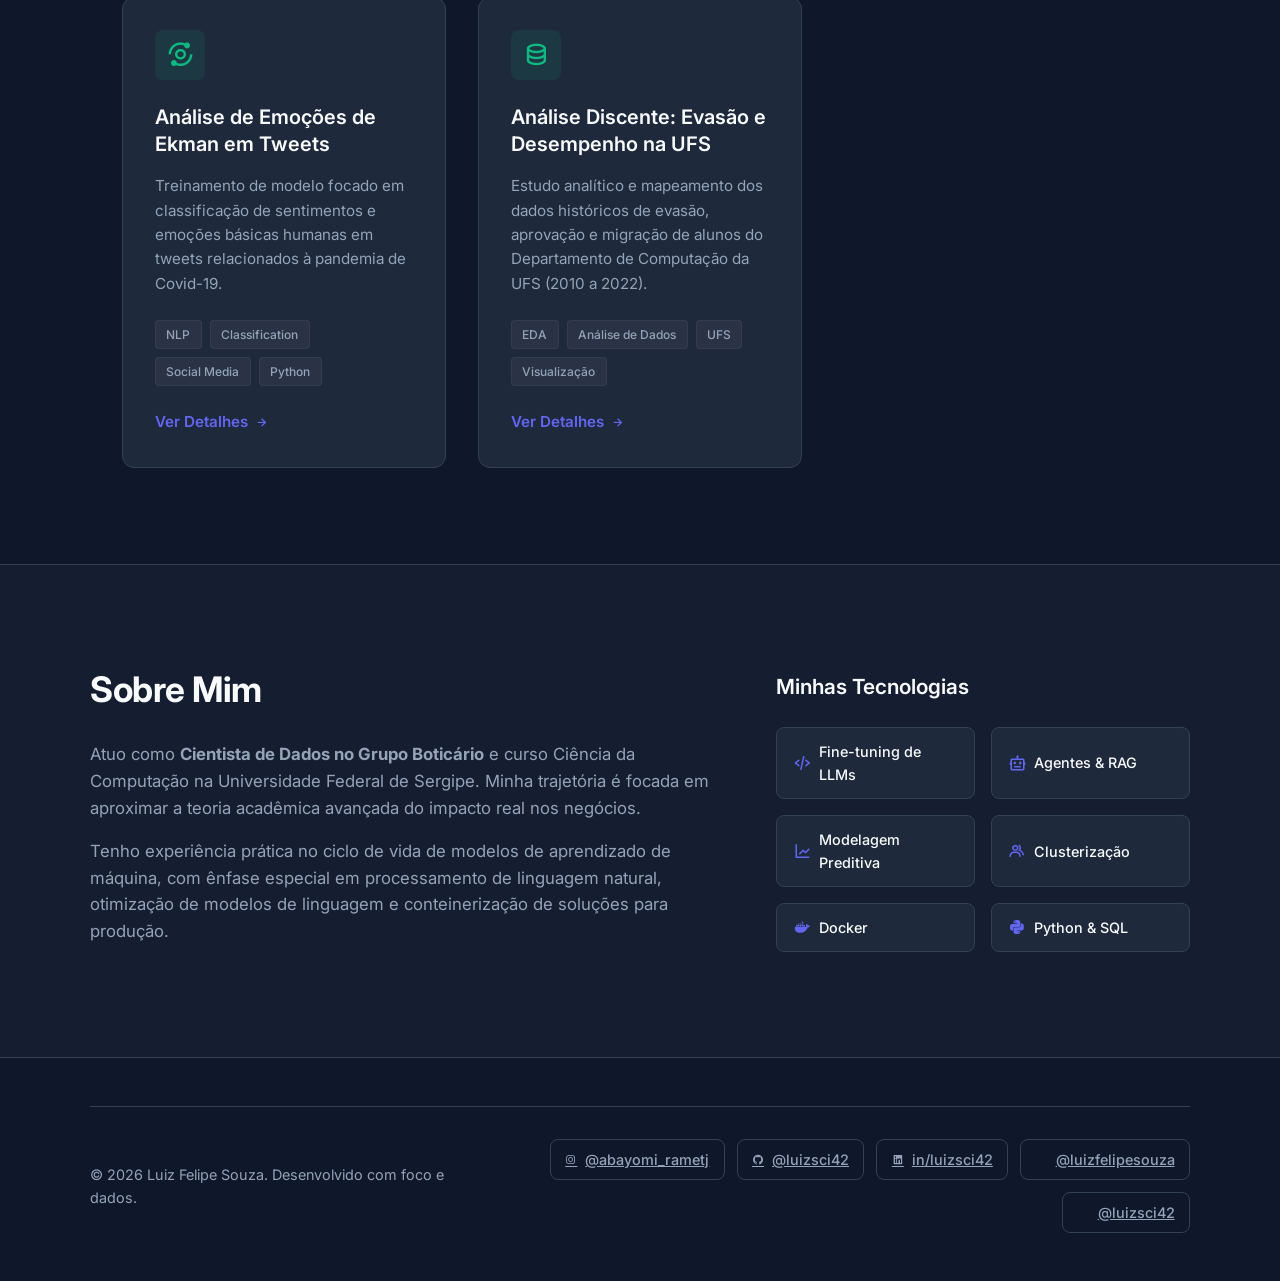
==== commit 54e7a51f: "Atualizada página inicial com a nova análise do primeiro turno para presidente em Boquim - SE" ====
--- a/index.html
+++ b/index.html
@@ -46,6 +46,45 @@
         </div>
         
         <div class="projects-grid">
+            <!-- Projeto 4 -->
+            <div class="project-card">
+                <div class="project-icon">
+                    <i class='bx bx-poll'></i>
+                </div>
+                <h3>Eleições 2026 em Aracaju: Abstenções, Brancos e Nulos</h3>
+                <p>Análise por bairro do 1º turno da eleição presidencial de 2026 em Aracaju, buscando onde estão os votos que ainda podem ser conquistados entre abstenções, brancos e nulos.</p>
+                
+                <div class="project-tags">
+                    <span>Análise de Dados</span>
+                    <span>Eleições</span>
+                    <span>Análise Geoespacial</span>
+                    <span>Visualização</span>
+                </div>
+                
+                <a href="posts/analise_eleicoes_primeiro_turno.html" class="project-link">
+                    Ver Detalhes <i class='bx bx-right-arrow-alt'></i>
+                </a>
+            </div>
+
+            <!-- Projeto 5 -->
+            <div class="project-card">
+                <div class="project-icon">
+                    <i class='bx bx-poll'></i>
+                </div>
+                <h3>Eleições 2026 em Boquim: Abstenções, Brancos e Nulos</h3>
+                <p>Análise por bairro do 1º turno da eleição presidencial de 2026 em Boquim, buscando onde estão os votos que ainda podem ser conquistados entre abstenções, brancos e nulos.</p>
+                
+                <div class="project-tags">
+                    <span>Análise de Dados</span>
+                    <span>Eleições</span>
+                    <span>Análise Geoespacial</span>
+                    <span>Visualização</span>
+                </div>
+                
+                <a href="posts/analise_eleicoes_boquim_primeiro_turno.html" class="project-link">
+                    Ver Detalhes <i class='bx bx-right-arrow-alt'></i>
+                </a>
+            </div>
             
             <!-- Projeto 1 -->
             <div class="project-card">
@@ -107,28 +146,7 @@
                     Ver Detalhes <i class='bx bx-right-arrow-alt'></i>
                 </a>
             </div>
-
-            <!-- Projeto 4 -->
-            <div class="project-card">
-                <div class="project-icon">
-                    <i class='bx bx-poll'></i>
-                </div>
-                <h3>Eleições 2026 em Aracaju: Abstenções, Brancos e Nulos</h3>
-                <p>Análise por bairro do 1º turno da eleição presidencial de 2026 em Aracaju, buscando onde estão os votos que ainda podem ser conquistados entre abstenções, brancos e nulos.</p>
-                
-                <div class="project-tags">
-                    <span>Análise de Dados</span>
-                    <span>Eleições</span>
-                    <span>Análise Geoespacial</span>
-                    <span>Visualização</span>
-                </div>
-                
-                <a href="posts/analise_eleicoes_primeiro_turno.html" class="project-link">
-                    Ver Detalhes <i class='bx bx-right-arrow-alt'></i>
-                </a>
             </div>
-
-        </div>
     </section>
 
     <!-- Seção Sobre Mim Integrada -->
--- a/styles.css
+++ b/styles.css
@@ -367,17 +367,34 @@
 
 .footer-socials {
     display: flex;
-    gap: 1.2rem;
+    flex-wrap: wrap;
+    justify-content: flex-end;
+    gap: 0.75rem;
 }
 
 .footer-socials a {
-    color: var(--text-muted);
-    font-size: 1.4rem;
-    transition: color 0.3s ease;
+    display: inline-flex;
+    align-items: center;
+    gap: 0.5rem;
+    padding: 0.5rem 0.9rem;
+    border: 1px solid var(--border-color);
+    border-radius: 8px;
+    color: var(--text-muted);
+    font-size: 0.9rem;
+    font-weight: 500;
+    transition: color 0.3s ease, border-color 0.3s ease;
+}
+
+.footer-socials a i,
+.footer-socials a img {
+    width: 0.75rem;
+    height: 0.75rem;
+    font-size: 0.75rem;
 }
 
 .footer-socials a:hover {
-    color: var(--accent-indigo);
+    color: var(--text-primary);
+    border-color: var(--accent-indigo);
 }
 
 /* ==========================================
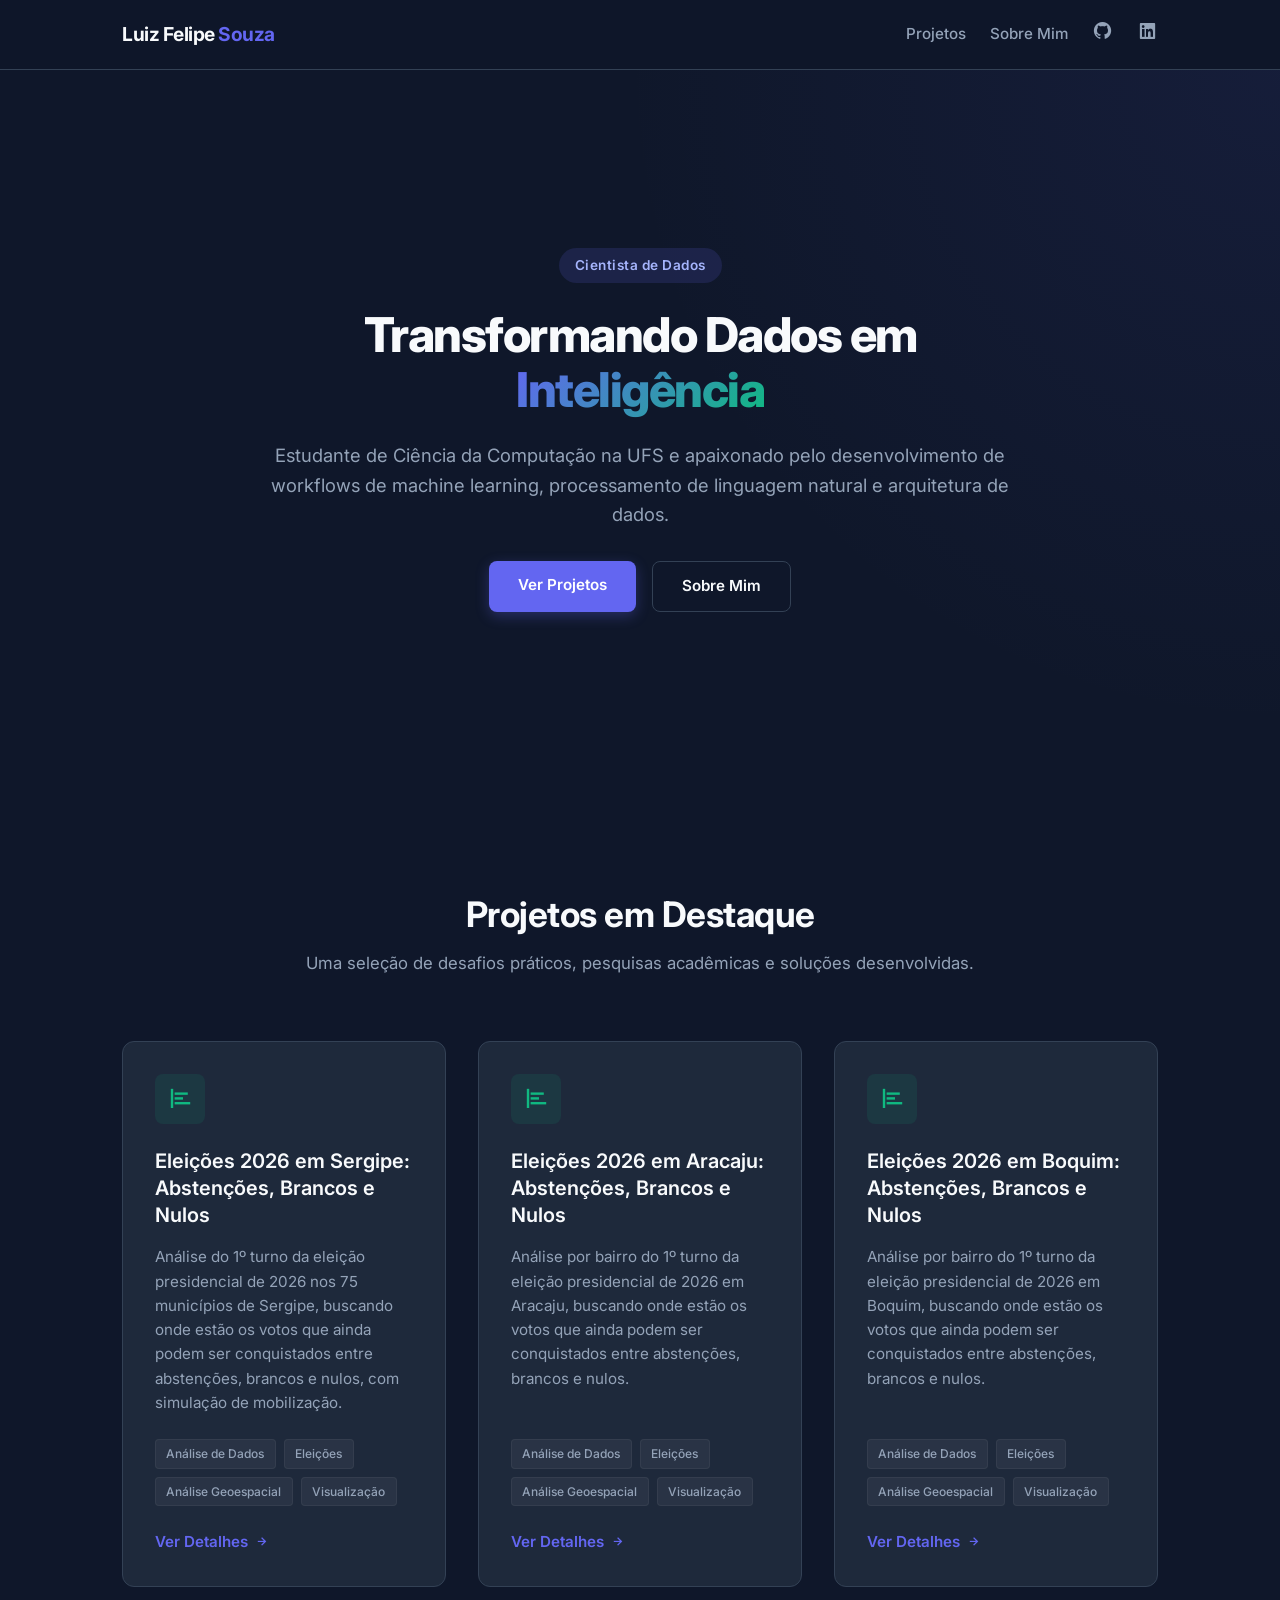
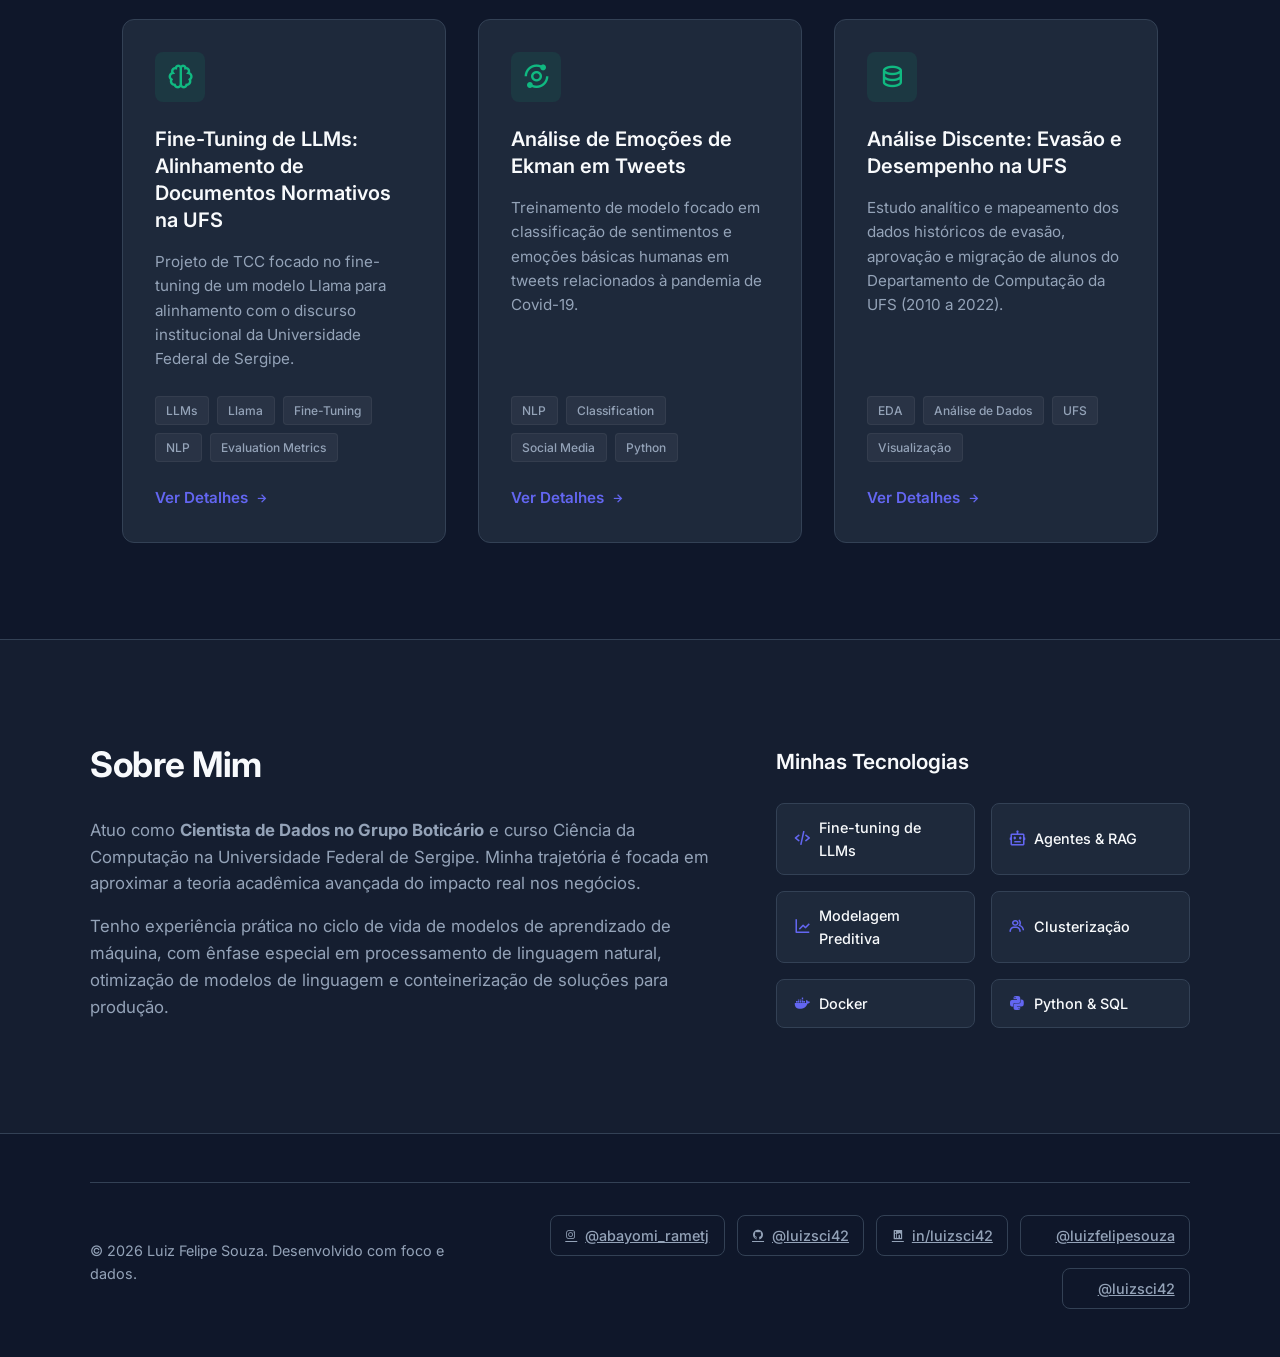
==== commit 43842d5f: "Adicionada análise sobre as eleições pra presidente a nível UF para Sergipe" ====
--- a/index.html
+++ b/index.html
@@ -46,6 +46,26 @@
         </div>
         
         <div class="projects-grid">
+            <!-- Projeto 6 -->
+            <div class="project-card">
+                <div class="project-icon">
+                    <i class='bx bx-poll'></i>
+                </div>
+                <h3>Eleições 2026 em Sergipe: Abstenções, Brancos e Nulos</h3>
+                <p>Análise do 1º turno da eleição presidencial de 2026 nos 75 municípios de Sergipe, buscando onde estão os votos que ainda podem ser conquistados entre abstenções, brancos e nulos, com simulação de mobilização.</p>
+                
+                <div class="project-tags">
+                    <span>Análise de Dados</span>
+                    <span>Eleições</span>
+                    <span>Análise Geoespacial</span>
+                    <span>Visualização</span>
+                </div>
+                
+                <a href="posts/analise_primeiro_turno_SE.html" class="project-link">
+                    Ver Detalhes <i class='bx bx-right-arrow-alt'></i>
+                </a>
+            </div>
+
             <!-- Projeto 4 -->
             <div class="project-card">
                 <div class="project-icon">
